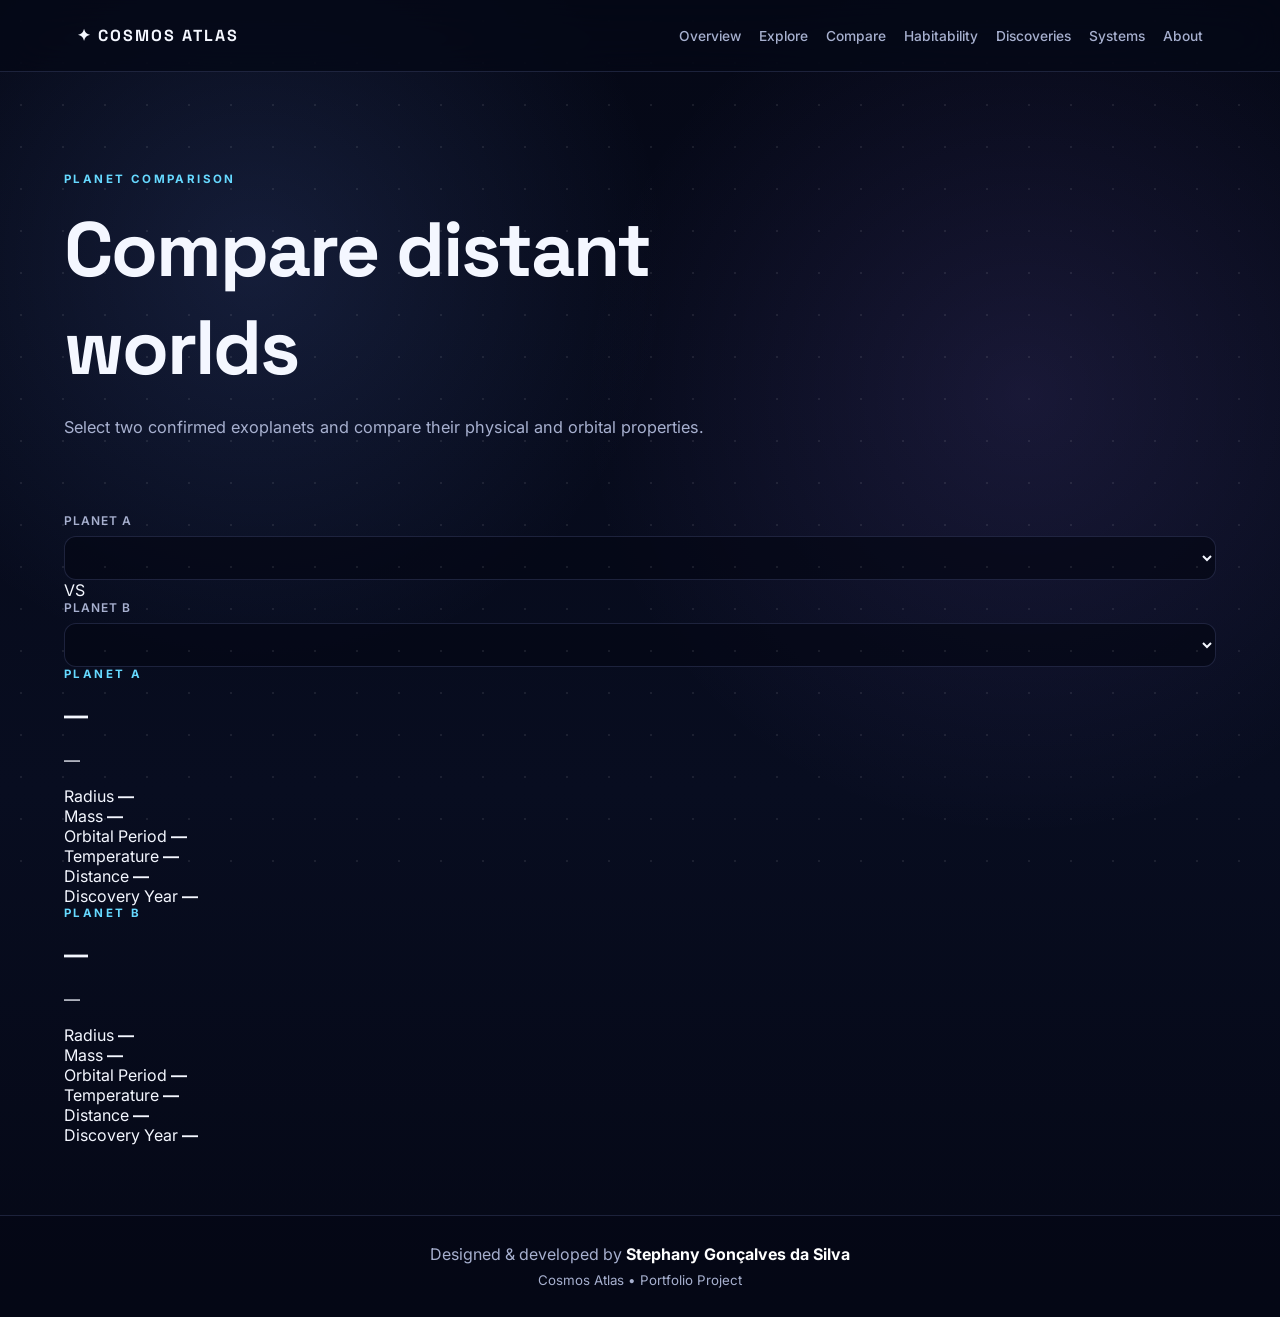
==== pages/compare.html @ 64ca6e65 "Create exoplanet comparison page" ====
<!DOCTYPE html>
<html lang="en">

<head>
    <meta charset="UTF-8">
    <meta
        name="viewport"
        content="width=device-width, initial-scale=1.0"
    >

    <title>Compare | Cosmos Atlas</title>

    <link
        rel="stylesheet"
        href="../css/style.css"
    >
</head>

<body>

    <nav class="navbar">

        <div class="brand">
            ✦ COSMOS ATLAS
        </div>

        <div class="nav-links">
            <a href="../index.html">Overview</a>
            <a href="explore.html">Explore</a>
            <a href="compare.html">Compare</a>
            <a href="#">Habitability</a>
            <a href="#">Discoveries</a>
            <a href="#">Systems</a>
            <a href="#">About</a>
        </div>

    </nav>


    <main>

        <section class="page-hero">

            <p class="eyebrow">
                PLANET COMPARISON
            </p>

            <h1>
                Compare distant worlds
            </h1>

            <p>
                Select two confirmed exoplanets and compare
                their physical and orbital properties.
            </p>

        </section>


        <section class="compare-controls">

            <div class="filter-group">

                <label for="planetA">
                    Planet A
                </label>

                <select id="planetA"></select>

            </div>


            <div class="compare-vs">
                VS
            </div>


            <div class="filter-group">

                <label for="planetB">
                    Planet B
                </label>

                <select id="planetB"></select>

            </div>

        </section>


        <section class="compare-grid">

            <article class="planet-panel">

                <p class="eyebrow">
                    PLANET A
                </p>

                <h2 id="nameA">
                    —
                </h2>

                <p
                    class="planet-host"
                    id="hostA"
                >
                    —
                </p>

                <div class="planet-metrics">

                    <div>
                        <span>Radius</span>
                        <strong id="radiusA">—</strong>
                    </div>

                    <div>
                        <span>Mass</span>
                        <strong id="massA">—</strong>
                    </div>

                    <div>
                        <span>Orbital Period</span>
                        <strong id="periodA">—</strong>
                    </div>

                    <div>
                        <span>Temperature</span>
                        <strong id="temperatureA">—</strong>
                    </div>

                    <div>
                        <span>Distance</span>
                        <strong id="distanceA">—</strong>
                    </div>

                    <div>
                        <span>Discovery Year</span>
                        <strong id="yearA">—</strong>
                    </div>

                </div>

            </article>


            <article class="planet-panel">

                <p class="eyebrow">
                    PLANET B
                </p>

                <h2 id="nameB">
                    —
                </h2>

                <p
                    class="planet-host"
                    id="hostB"
                >
                    —
                </p>

                <div class="planet-metrics">

                    <div>
                        <span>Radius</span>
                        <strong id="radiusB">—</strong>
                    </div>

                    <div>
                        <span>Mass</span>
                        <strong id="massB">—</strong>
                    </div>

                    <div>
                        <span>Orbital Period</span>
                        <strong id="periodB">—</strong>
                    </div>

                    <div>
                        <span>Temperature</span>
                        <strong id="temperatureB">—</strong>
                    </div>

                    <div>
                        <span>Distance</span>
                        <strong id="distanceB">—</strong>
                    </div>

                    <div>
                        <span>Discovery Year</span>
                        <strong id="yearB">—</strong>
                    </div>

                </div>

            </article>

        </section>

    </main>


    <footer>

        <p>
            Designed & developed by
            <strong>
                Stephany Gonçalves da Silva
            </strong>
        </p>

        <small>
            Cosmos Atlas • Portfolio Project
        </small>

    </footer>


    <script src="../js/compare.js"></script>

</body>

</html>
---- css/style.css ----
@import url('https://fonts.googleapis.com/css2?family=Inter:wght@400;500;600;700&family=Space+Grotesk:wght@500;600;700&display=swap');

:root {
    --bg: #050816;
    --bg-soft: #0b1024;
    --surface: rgba(20, 27, 55, 0.72);

    --border: rgba(153, 172, 255, 0.16);

    --text: #f4f7ff;
    --muted: #a7b0cf;

    --blue: #7197ff;
    --violet: #9d7cff;
    --cyan: #66d9ff;

    --font-title: "Space Grotesk", sans-serif;
    --font-body: "Inter", sans-serif;
}

* {
    box-sizing: border-box;
}

html {
    scroll-behavior: smooth;
}

body {
    margin: 0;
    min-height: 100vh;

    font-family: var(--font-body);
    color: var(--text);

    background:
        radial-gradient(
            circle at 20% 20%,
            rgba(113, 151, 255, 0.14),
            transparent 28%
        ),
        radial-gradient(
            circle at 80% 30%,
            rgba(157, 124, 255, 0.12),
            transparent 32%
        ),
        linear-gradient(
            180deg,
            #050816,
            #080d20 60%,
            #050816
        );
}

body::before {
    content: "";

    position: fixed;
    inset: 0;

    pointer-events: none;

    background-image:
        radial-gradient(
            circle,
            rgba(255, 255, 255, 0.7) 1px,
            transparent 1px
        );

    background-size: 42px 42px;

    opacity: 0.12;
}

.navbar {
    position: sticky;
    top: 0;
    z-index: 10;

    min-height: 72px;
    padding: 18px 6%;

    display: flex;
    align-items: center;
    justify-content: space-between;
    gap: 30px;

    background: rgba(5, 8, 22, 0.78);
    backdrop-filter: blur(18px);

    border-bottom: 1px solid var(--border);
}

.brand {
    font-family: var(--font-title);
    font-size: 1rem;
    font-weight: 700;
    letter-spacing: 2px;
}

.nav-links {
    display: flex;
    flex-wrap: wrap;
    gap: 18px;
}

.nav-links a {
    color: var(--muted);

    text-decoration: none;
    font-size: 0.86rem;
    font-weight: 500;

    transition: color 0.2s ease;
}

.nav-links a:hover {
    color: white;
}

main {
    width: min(1180px, 90%);
    margin: 0 auto;
}

.hero {
    min-height: 78vh;

    display: flex;
    flex-direction: column;
    justify-content: center;

    max-width: 850px;
}

.eyebrow {
    margin: 0 0 14px;

    color: var(--cyan);

    font-size: 0.72rem;
    font-weight: 700;
    letter-spacing: 2.4px;
}

.hero h1 {
    margin: 0;

    font-family: var(--font-title);
    font-size: clamp(3rem, 7vw, 6.3rem);
    line-height: 0.98;

    letter-spacing: -3px;

    background:
        linear-gradient(
            90deg,
            #ffffff,
            #b9c7ff,
            #aa8fff
        );

    -webkit-background-clip: text;
    color: transparent;
}

.hero-text {
    max-width: 650px;

    margin: 28px 0;

    color: var(--muted);

    font-size: 1.08rem;
    line-height: 1.8;
}

.hero-button {
    width: fit-content;

    padding: 13px 20px;

    border-radius: 999px;

    color: white;
    text-decoration: none;
    font-weight: 600;

    background:
        linear-gradient(
            135deg,
            var(--blue),
            var(--violet)
        );

    box-shadow:
        0 10px 35px
        rgba(113, 151, 255, 0.18);
}

.overview,
.coming-soon {
    padding: 80px 0;
}

.section-heading {
    max-width: 700px;

    margin-bottom: 32px;
}

.section-heading h2,
.coming-soon h2 {
    margin: 0 0 14px;

    font-family: var(--font-title);

    font-size: clamp(
        2rem,
        4vw,
        3rem
    );
}

.section-heading > p:last-child,
.coming-soon > p:last-child {
    color: var(--muted);
    line-height: 1.7;
}

.cards {
    display: grid;

    grid-template-columns:
        repeat(
            4,
            minmax(0, 1fr)
        );

    gap: 18px;
}

.card {
    padding: 26px;

    border-radius: 22px;

    background: var(--surface);

    border: 1px solid var(--border);

    backdrop-filter: blur(14px);

    box-shadow:
        0 20px 50px
        rgba(0, 0, 0, 0.16);
}

.card-icon {
    display: block;

    margin-bottom: 22px;

    font-size: 1.7rem;
}

.card-label {
    margin: 0 0 8px;

    color: var(--muted);

    font-size: 0.78rem;
    text-transform: uppercase;
    letter-spacing: 1px;
}

.card strong {
    font-family: var(--font-title);

    font-size: 2rem;
}

.coming-soon {
    max-width: 760px;
}

footer {
    margin-top: 70px;

    padding: 28px 20px;

    text-align: center;

    color: var(--muted);

    border-top:
        1px solid var(--border);

    background:
        rgba(5, 8, 22, 0.72);
}

footer p {
    margin: 0 0 5px;
}

footer strong {
    color: white;
}

@media (max-width: 900px) {

    .navbar {
        align-items: flex-start;
        flex-direction: column;
    }

    .cards {
        grid-template-columns:
            repeat(2, 1fr);
    }

}

@media (max-width: 600px) {

    main {
        width: 88%;
    }

    .hero {
        min-height: 70vh;
    }

    .hero h1 {
        letter-spacing: -2px;
    }

    .cards {
        grid-template-columns: 1fr;
    }

}
/* =========================================
   DATA VISUALIZATION
========================================= */

.data-section {
    padding: 80px 0;
}

.chart-grid {
    display: grid;
    grid-template-columns: repeat(2, minmax(0, 1fr));
    gap: 22px;
}

.chart-card {
    position: relative;
    min-height: 420px;
    padding: 26px;

    border-radius: 24px;

    background:
        linear-gradient(
            145deg,
            rgba(18, 25, 54, 0.88),
            rgba(12, 17, 39, 0.82)
        );

    border:
        1px solid
        rgba(153, 172, 255, 0.15);

    backdrop-filter: blur(16px);

    box-shadow:
        0 24px 60px
        rgba(0, 0, 0, 0.20);
}

.chart-header {
    display: flex;
    align-items: flex-start;
    justify-content: space-between;
    gap: 20px;
    margin-bottom: 24px;
}

.chart-header > span {
    font-size: 1.7rem;
}

.chart-label {
    margin: 0 0 5px;

    color: var(--cyan);

    font-size: 0.66rem;
    font-weight: 700;
    letter-spacing: 1.8px;
}

.chart-card h3 {
    margin: 0;

    font-family: var(--font-title);
    font-size: 1.35rem;
}

.chart-card canvas {
    width: 100% !important;
    max-height: 320px;
}

@media (max-width: 850px) {

    .chart-grid {
        grid-template-columns: 1fr;
    }

}
/* =========================================
   EXPLORE PAGE
========================================= */

.page-hero {
    padding: 100px 0 55px;
    max-width: 760px;
}

.page-hero h1 {
    margin: 0 0 18px;

    font-family: var(--font-title);

    font-size:
        clamp(
            2.8rem,
            6vw,
            5rem
        );

    letter-spacing: -2px;
}

.page-hero > p:last-child {
    color: var(--muted);

    font-size: 1.02rem;
    line-height: 1.7;
}


.filters-panel {
    display: grid;

    grid-template-columns:
        2fr 1fr 1fr;

    gap: 18px;

    padding: 22px;

    margin-bottom: 20px;

    border-radius: 22px;

    background:
        rgba(
            20,
            27,
            55,
            0.72
        );

    border:
        1px solid
        var(--border);

    backdrop-filter:
        blur(16px);
}


.filter-group {
    display: flex;
    flex-direction: column;
    gap: 8px;
}


.filter-group label {
    color: var(--muted);

    font-size: 0.75rem;

    font-weight: 600;

    text-transform: uppercase;

    letter-spacing: 1px;
}


.filter-group input,
.filter-group select {
    width: 100%;

    padding: 12px 14px;

    border-radius: 12px;

    border:
        1px solid
        rgba(
            153,
            172,
            255,
            0.16
        );

    outline: none;

    color: var(--text);

    background:
        rgba(
            5,
            8,
            22,
            0.72
        );

    font-family:
        var(--font-body);
}


.filter-group input:focus,
.filter-group select:focus {
    border-color:
        var(--blue);
}


.explore-summary {
    padding: 5px 2px 18px;

    color: var(--muted);
}


.explore-summary strong {
    color: white;
}


.table-container {
    overflow-x: auto;

    border-radius: 22px;

    border:
        1px solid
        var(--border);

    background:
        rgba(
            10,
            15,
            35,
            0.80
        );
}


table {
    width: 100%;

    border-collapse: collapse;

    min-width: 900px;
}


thead {
    background:
        rgba(
            113,
            151,
            255,
            0.08
        );
}


th,
td {
    padding: 15px 17px;

    text-align: left;

    border-bottom:
        1px solid
        rgba(
            153,
            172,
            255,
            0.08
        );
}


th {
    color: var(--cyan);

    font-size: 0.68rem;

    letter-spacing: 1px;

    text-transform: uppercase;
}


td {
    color: var(--muted);

    font-size: 0.84rem;
}


td strong {
    color: white;
}


tbody tr {
    transition:
        background 0.2s ease;
}


tbody tr:hover {
    background:
        rgba(
            113,
            151,
            255,
            0.06
        );
}


@media (max-width: 850px) {

    .filters-panel {
        grid-template-columns: 1fr;
    }

}
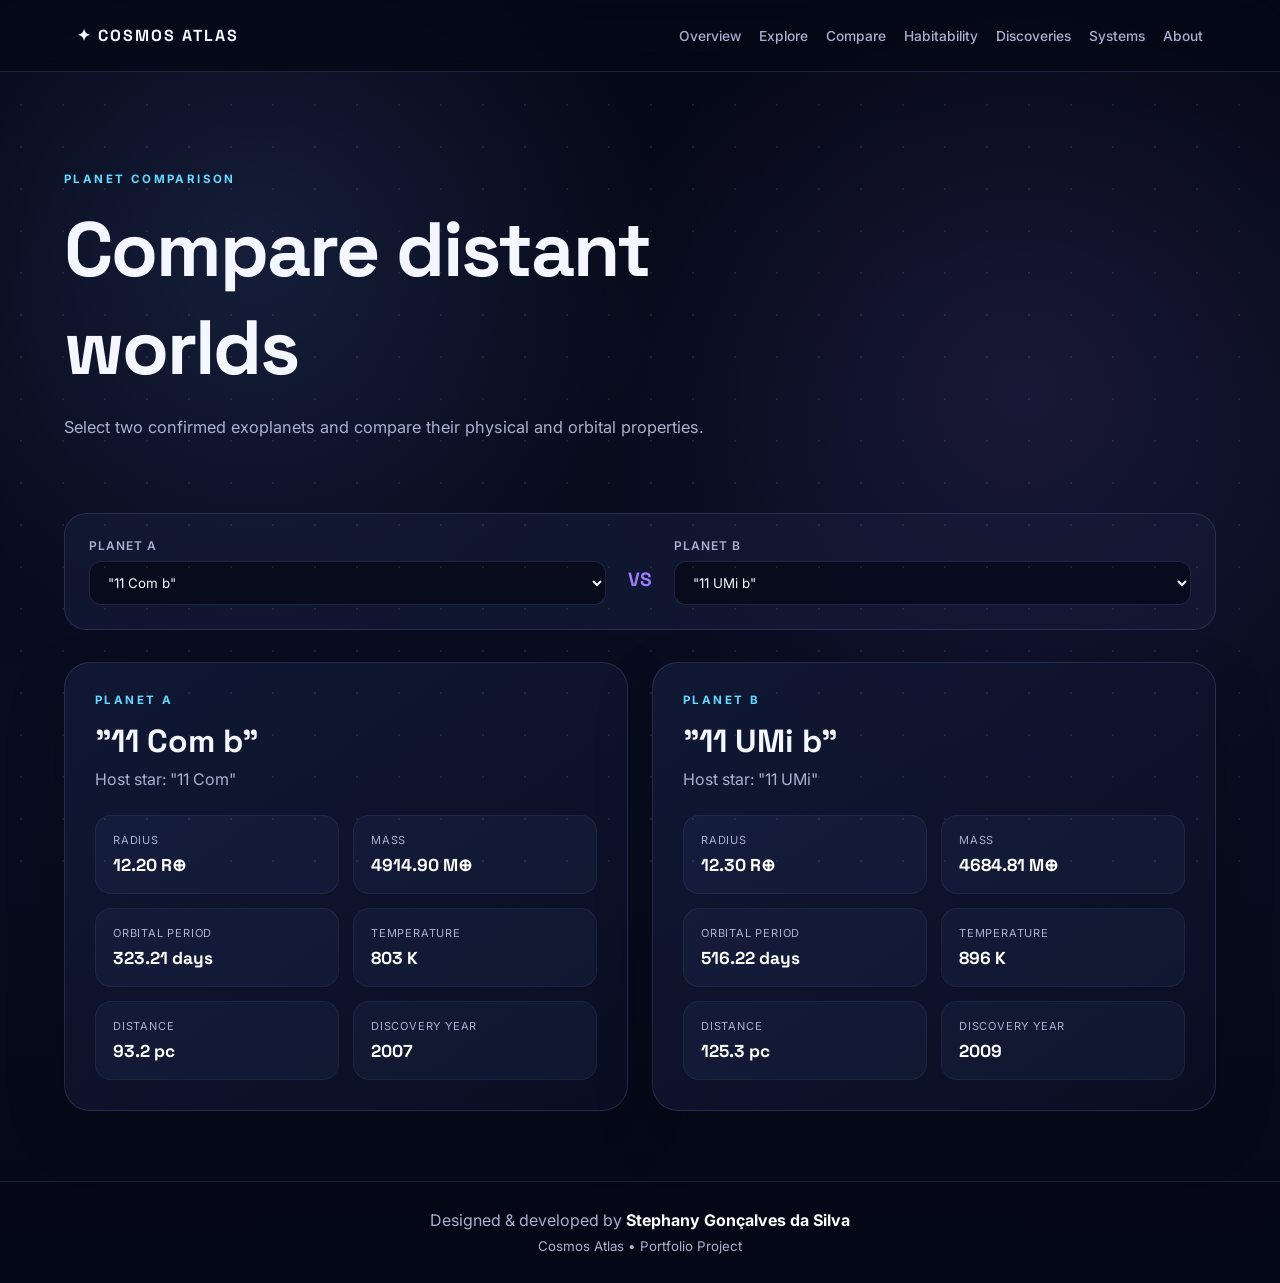
==== commit 79389635: "Update compare.html" ====
--- a/pages/compare.html
+++ b/pages/compare.html
@@ -28,7 +28,7 @@
             <a href="../index.html">Overview</a>
             <a href="explore.html">Explore</a>
             <a href="compare.html">Compare</a>
-            <a href="#">Habitability</a>
+            <a href="habitability.html">Habitability</a>
             <a href="#">Discoveries</a>
             <a href="#">Systems</a>
             <a href="#">About</a>
--- a/css/style.css
+++ b/css/style.css
@@ -660,3 +660,335 @@
     }
 
 }
+/* =========================================
+   COMPARE PAGE
+========================================= */
+
+.compare-controls {
+    display: grid;
+
+    grid-template-columns:
+        1fr auto 1fr;
+
+    align-items: end;
+
+    gap: 22px;
+
+    margin-bottom: 32px;
+
+    padding: 24px;
+
+    border-radius: 22px;
+
+    background:
+        rgba(
+            20,
+            27,
+            55,
+            0.72
+        );
+
+    border:
+        1px solid
+        var(--border);
+}
+
+.compare-vs {
+    padding-bottom: 13px;
+
+    color: var(--violet);
+
+    font-family:
+        var(--font-title);
+
+    font-size: 1.2rem;
+
+    font-weight: 700;
+}
+
+
+.compare-grid {
+    display: grid;
+
+    grid-template-columns:
+        repeat(
+            2,
+            minmax(0, 1fr)
+        );
+
+    gap: 24px;
+}
+
+
+.planet-panel {
+    padding: 30px;
+
+    border-radius: 26px;
+
+    background:
+        linear-gradient(
+            145deg,
+            rgba(18, 25, 54, 0.9),
+            rgba(10, 15, 35, 0.88)
+        );
+
+    border:
+        1px solid
+        var(--border);
+
+    box-shadow:
+        0 24px 60px
+        rgba(0, 0, 0, 0.18);
+}
+
+
+.planet-panel h2 {
+    margin: 0 0 8px;
+
+    font-family:
+        var(--font-title);
+
+    font-size: 2rem;
+}
+
+
+.planet-host {
+    margin: 0 0 26px;
+
+    color: var(--muted);
+}
+
+
+.planet-metrics {
+    display: grid;
+
+    grid-template-columns:
+        repeat(
+            2,
+            minmax(0, 1fr)
+        );
+
+    gap: 14px;
+}
+
+
+.planet-metrics div {
+    padding: 17px;
+
+    border-radius: 16px;
+
+    background:
+        rgba(
+            113,
+            151,
+            255,
+            0.06
+        );
+
+    border:
+        1px solid
+        rgba(
+            153,
+            172,
+            255,
+            0.08
+        );
+}
+
+
+.planet-metrics span {
+    display: block;
+
+    margin-bottom: 7px;
+
+    color: var(--muted);
+
+    font-size: 0.69rem;
+
+    letter-spacing: 0.8px;
+
+    text-transform: uppercase;
+}
+
+
+.planet-metrics strong {
+    color: white;
+
+    font-family:
+        var(--font-title);
+
+    font-size: 1.08rem;
+}
+
+
+@media (max-width: 750px) {
+
+    .compare-controls {
+        grid-template-columns: 1fr;
+    }
+
+    .compare-vs {
+        padding: 0;
+        text-align: center;
+    }
+
+    .compare-grid {
+        grid-template-columns: 1fr;
+    }
+
+}
+/* =========================================
+   HABITABILITY PAGE
+========================================= */
+
+.habitability-warning {
+    display: flex;
+    gap: 18px;
+
+    padding: 24px;
+
+    margin-bottom: 28px;
+
+    border-radius: 20px;
+
+    background:
+        rgba(157, 124, 255, 0.08);
+
+    border:
+        1px solid
+        rgba(157, 124, 255, 0.22);
+}
+
+.habitability-warning > span {
+    font-size: 1.8rem;
+}
+
+.habitability-warning strong {
+    color: white;
+}
+
+.habitability-warning p {
+    margin: 7px 0 0;
+
+    color: var(--muted);
+
+    line-height: 1.6;
+}
+
+
+.habitability-kpis {
+    display: grid;
+
+    grid-template-columns:
+        repeat(3, minmax(0, 1fr));
+
+    gap: 18px;
+
+    margin-bottom: 55px;
+}
+
+
+.habitability-method {
+    margin-bottom: 32px;
+
+    padding: 28px;
+
+    border-radius: 24px;
+
+    background:
+        rgba(20, 27, 55, 0.66);
+
+    border:
+        1px solid var(--border);
+}
+
+
+.habitability-method h2 {
+    margin: 0 0 12px;
+
+    font-family:
+        var(--font-title);
+
+    font-size: 2rem;
+}
+
+
+.habitability-method > p:last-of-type {
+    color: var(--muted);
+
+    line-height: 1.7;
+}
+
+
+.method-grid {
+    display: grid;
+
+    grid-template-columns:
+        repeat(4, minmax(0, 1fr));
+
+    gap: 14px;
+
+    margin-top: 25px;
+}
+
+
+.method-grid div {
+    padding: 17px;
+
+    border-radius: 16px;
+
+    background:
+        rgba(113, 151, 255, 0.06);
+
+    border:
+        1px solid
+        rgba(153, 172, 255, 0.08);
+}
+
+
+.method-grid span {
+    display: block;
+
+    margin-bottom: 7px;
+
+    color: var(--muted);
+
+    font-size: 0.7rem;
+
+    text-transform: uppercase;
+
+    letter-spacing: 0.7px;
+}
+
+
+.method-grid strong {
+    color: white;
+
+    font-family:
+        var(--font-title);
+
+    font-size: 1.05rem;
+}
+
+
+@media (max-width: 800px) {
+
+    .habitability-kpis {
+        grid-template-columns: 1fr;
+    }
+
+    .method-grid {
+        grid-template-columns:
+            repeat(2, 1fr);
+    }
+
+}
+
+
+@media (max-width: 500px) {
+
+    .method-grid {
+        grid-template-columns: 1fr;
+    }
+
+}
